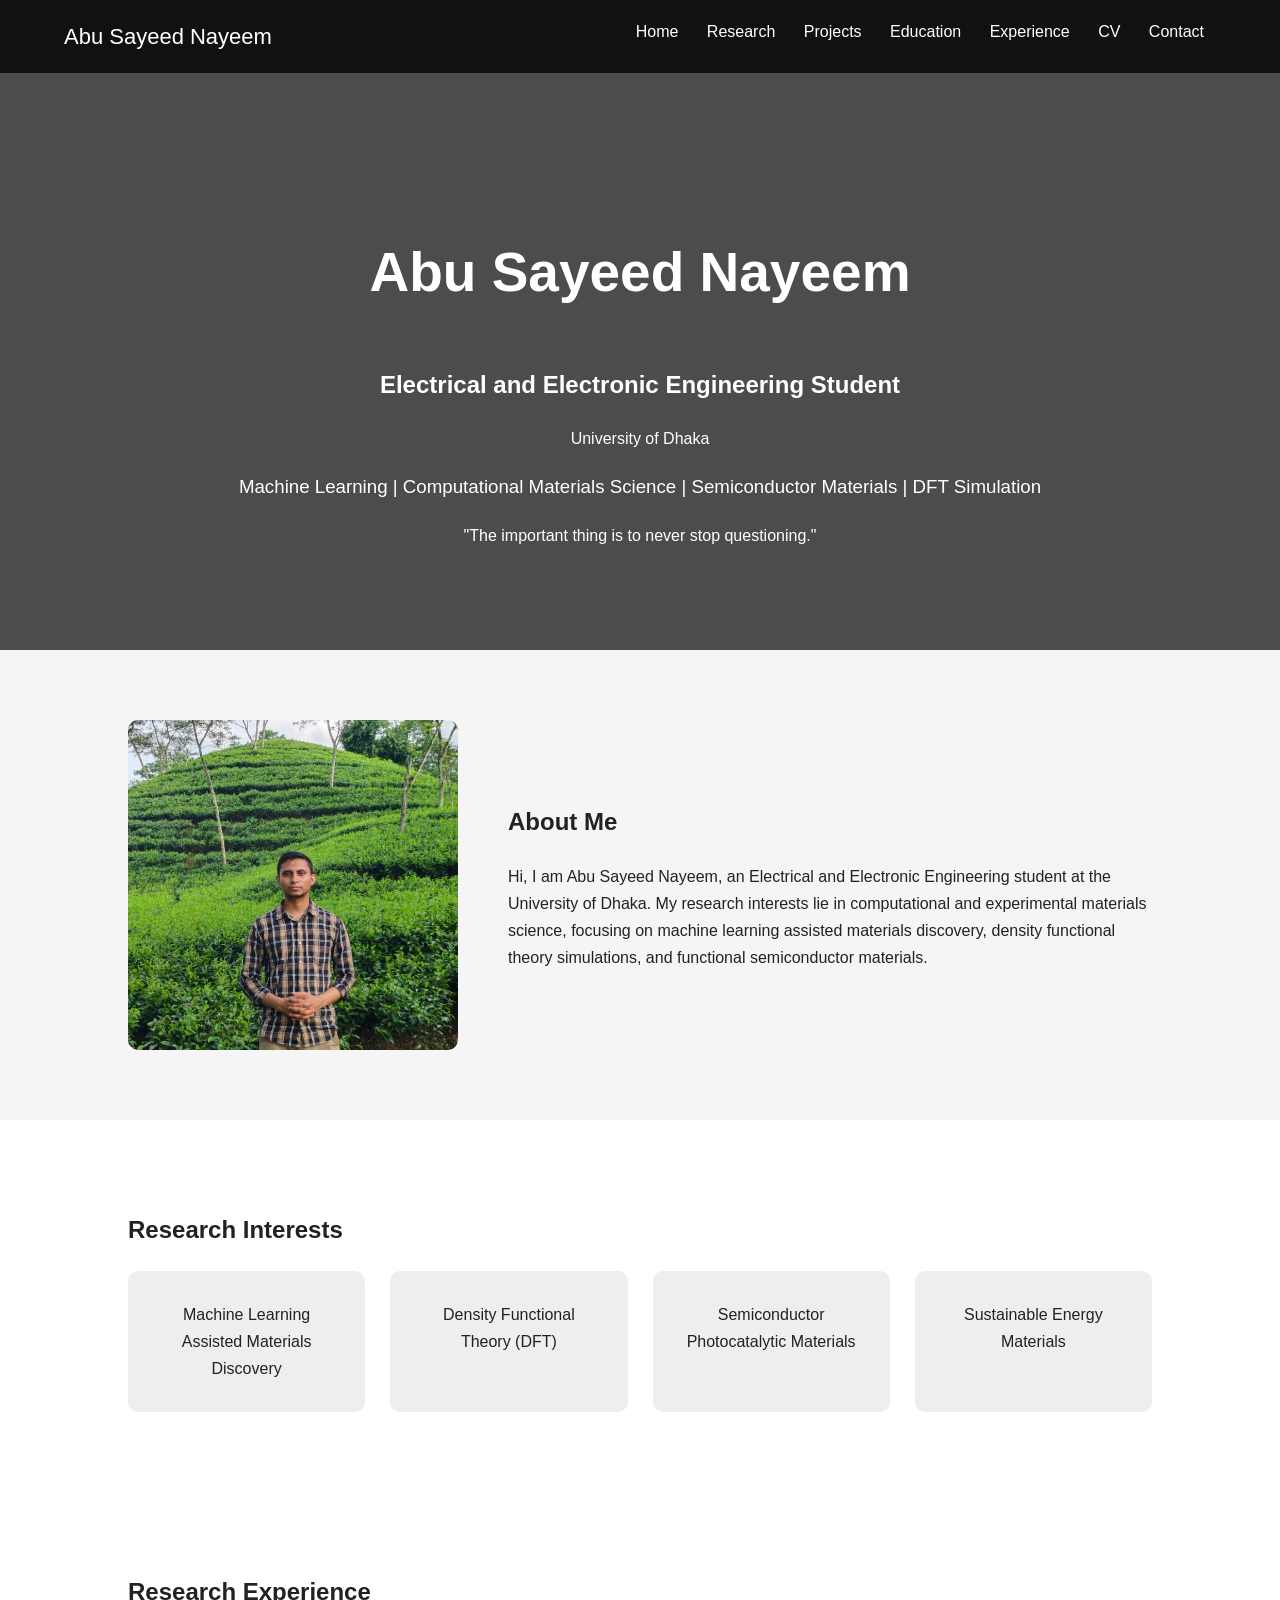
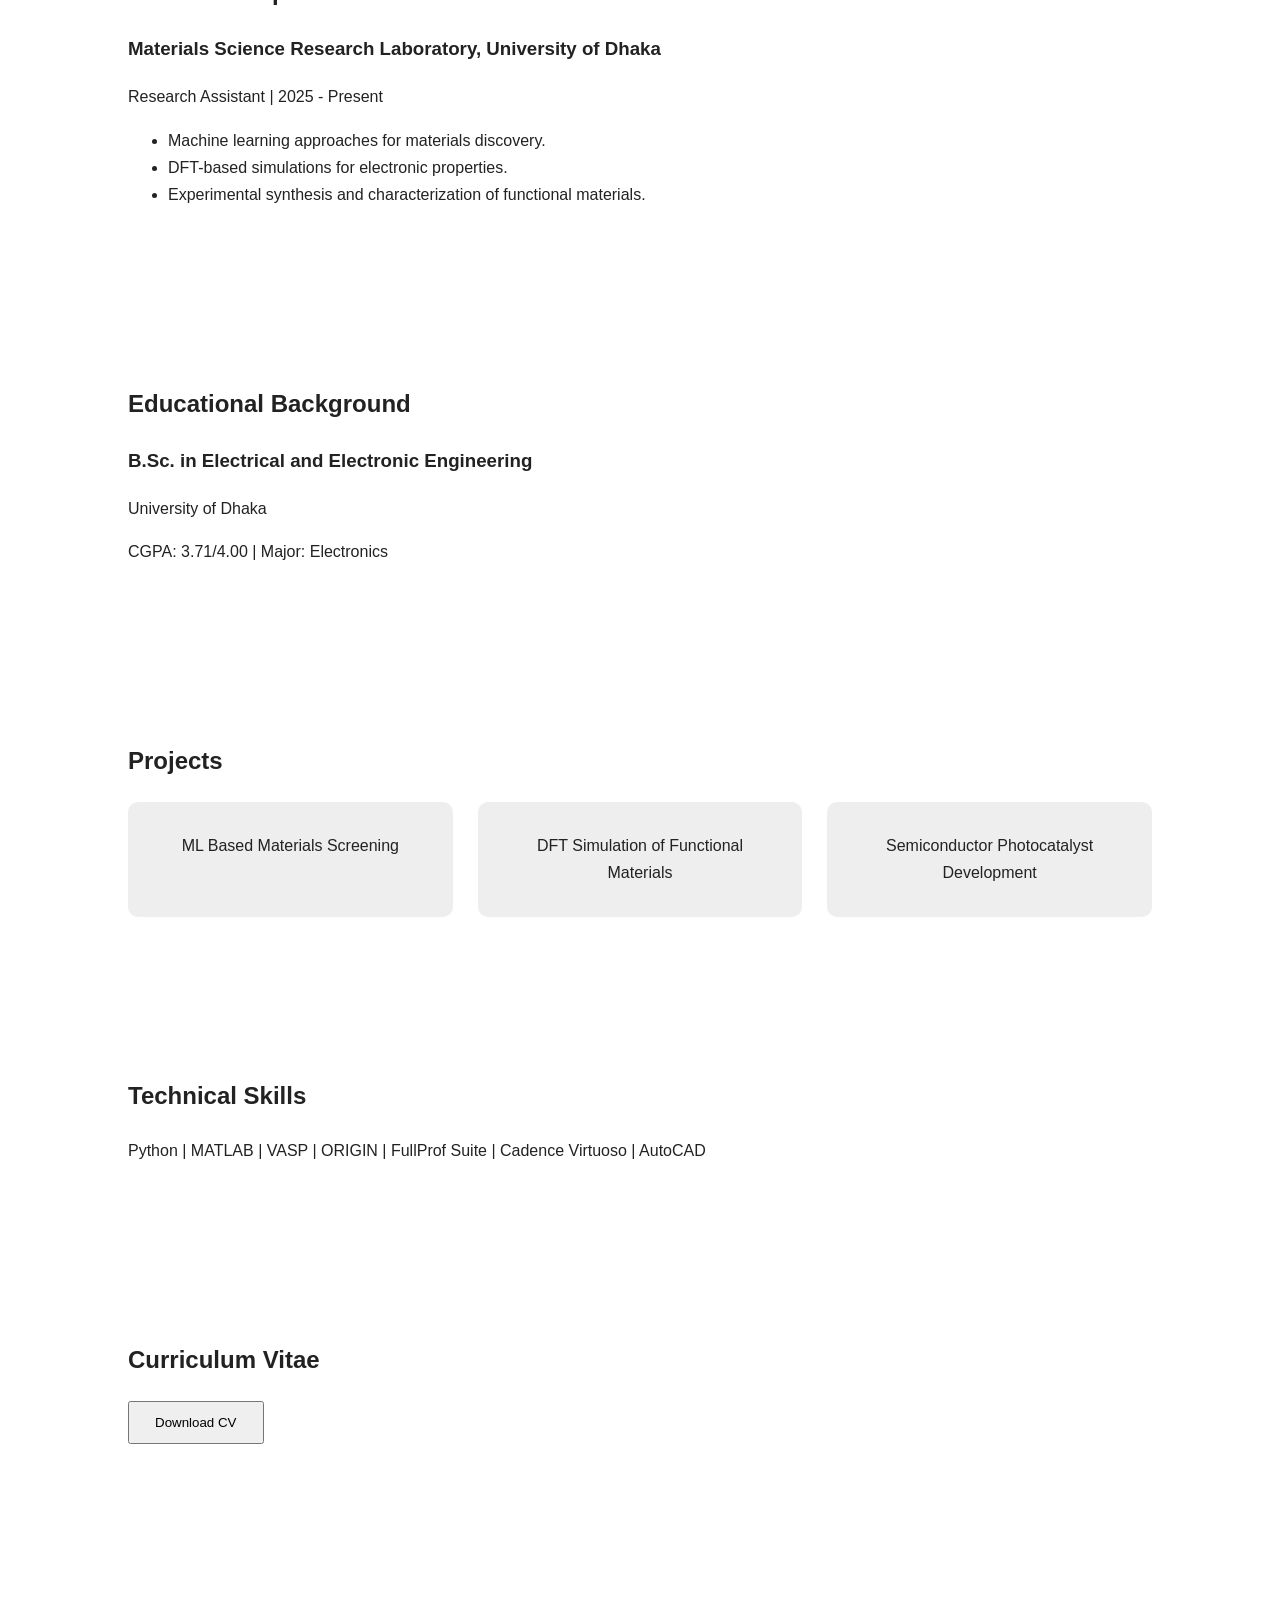
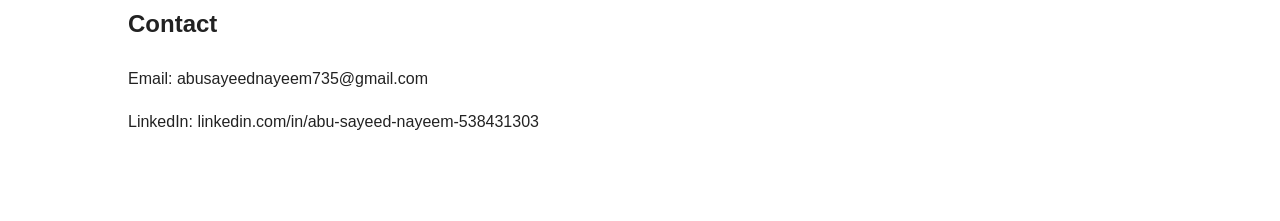
==== index.html @ 74b0003d "Update profile image source in index.html" ====
<!DOCTYPE html>
<html>
<head>
<meta charset="UTF-8">
<meta name="viewport" content="width=device-width, initial-scale=1.0">
<title>Abu Sayeed Nayeem | Research Portfolio</title>
<link rel="stylesheet" href="style.css">
</head>
<body>

<nav>
<div class="logo">Abu Sayeed Nayeem</div>
<div class="menu">
<a href="#home">Home</a>
<a href="#research">Research</a>
<a href="#projects">Projects</a>
<a href="#education">Education</a>
<a href="#experience">Experience</a>
<a href="#cv">CV</a>
<a href="#contact">Contact</a>
</div>
</nav>

<section id="home" class="hero">
<h1>Abu Sayeed Nayeem</h1>
<h2>Electrical and Electronic Engineering Student</h2>
<p>University of Dhaka</p>
<h3>Machine Learning | Computational Materials Science | Semiconductor Materials | DFT Simulation</h3>
<blockquote>"The important thing is to never stop questioning."</blockquote>
</section>

<section class="about">
<img src="profile.png">
<div>
<h2>About Me</h2>
<p>
Hi, I am Abu Sayeed Nayeem, an Electrical and Electronic Engineering student at the University of Dhaka.
My research interests lie in computational and experimental materials science, focusing on machine learning assisted materials discovery, density functional theory simulations, and functional semiconductor materials.
</p>
</div>
</section>

<section id="research">
<h2>Research Interests</h2>
<div class="cards">
<div>Machine Learning Assisted Materials Discovery</div>
<div>Density Functional Theory (DFT)</div>
<div>Semiconductor Photocatalytic Materials</div>
<div>Sustainable Energy Materials</div>
</div>
</section>

<section id="experience">
<h2>Research Experience</h2>
<h3>Materials Science Research Laboratory, University of Dhaka</h3>
<p>Research Assistant | 2025 - Present</p>
<ul>
<li>Machine learning approaches for materials discovery.</li>
<li>DFT-based simulations for electronic properties.</li>
<li>Experimental synthesis and characterization of functional materials.</li>
</ul>
</section>

<section id="education">
<h2>Educational Background</h2>
<h3>B.Sc. in Electrical and Electronic Engineering</h3>
<p>University of Dhaka</p>
<p>CGPA: 3.71/4.00 | Major: Electronics</p>
</section>

<section id="projects">
<h2>Projects</h2>
<div class="cards">
<div>ML Based Materials Screening</div>
<div>DFT Simulation of Functional Materials</div>
<div>Semiconductor Photocatalyst Development</div>
</div>
</section>

<section>
<h2>Technical Skills</h2>
<p>Python | MATLAB | VASP | ORIGIN | FullProf Suite | Cadence Virtuoso | AutoCAD</p>
</section>

<section id="cv">
<h2>Curriculum Vitae</h2>
<button>Download CV</button>
</section>

<section id="contact">
<h2>Contact</h2>
<p>Email: abusayeednayeem735@gmail.com</p>
<p>LinkedIn: linkedin.com/in/abu-sayeed-nayeem-538431303</p>
</section>

</body>
</html>
---- style.css ----
*{box-sizing:border-box}
body{margin:0;font-family:Arial,sans-serif;color:#222;line-height:1.7}
nav{position:fixed;top:0;width:100%;background:#111;color:white;padding:18px 5%;display:flex;justify-content:space-between;z-index:10}
.logo{font-size:22px}
.menu a{color:white;text-decoration:none;margin:0 12px}
.hero{height:650px;background:linear-gradient(rgba(0,0,0,.7),rgba(0,0,0,.7)),url('https://images.unsplash.com/photo-1532094349884-543bc11b234d');background-size:cover;color:white;text-align:center;padding-top:180px}
.hero h1{font-size:55px}
.hero h3{font-weight:normal}
section{padding:70px 10%}
.about{display:flex;gap:50px;align-items:center;background:#f5f5f5}
.about img{width:330px;border-radius:10px}
.cards{display:grid;grid-template-columns:repeat(auto-fit,minmax(220px,1fr));gap:25px}
.cards div{padding:30px;background:#eee;border-radius:10px;text-align:center}
button{padding:12px 25px}
@media(max-width:800px){nav{display:block}.menu{margin-top:10px}.about{display:block}.hero h1{font-size:35px}}
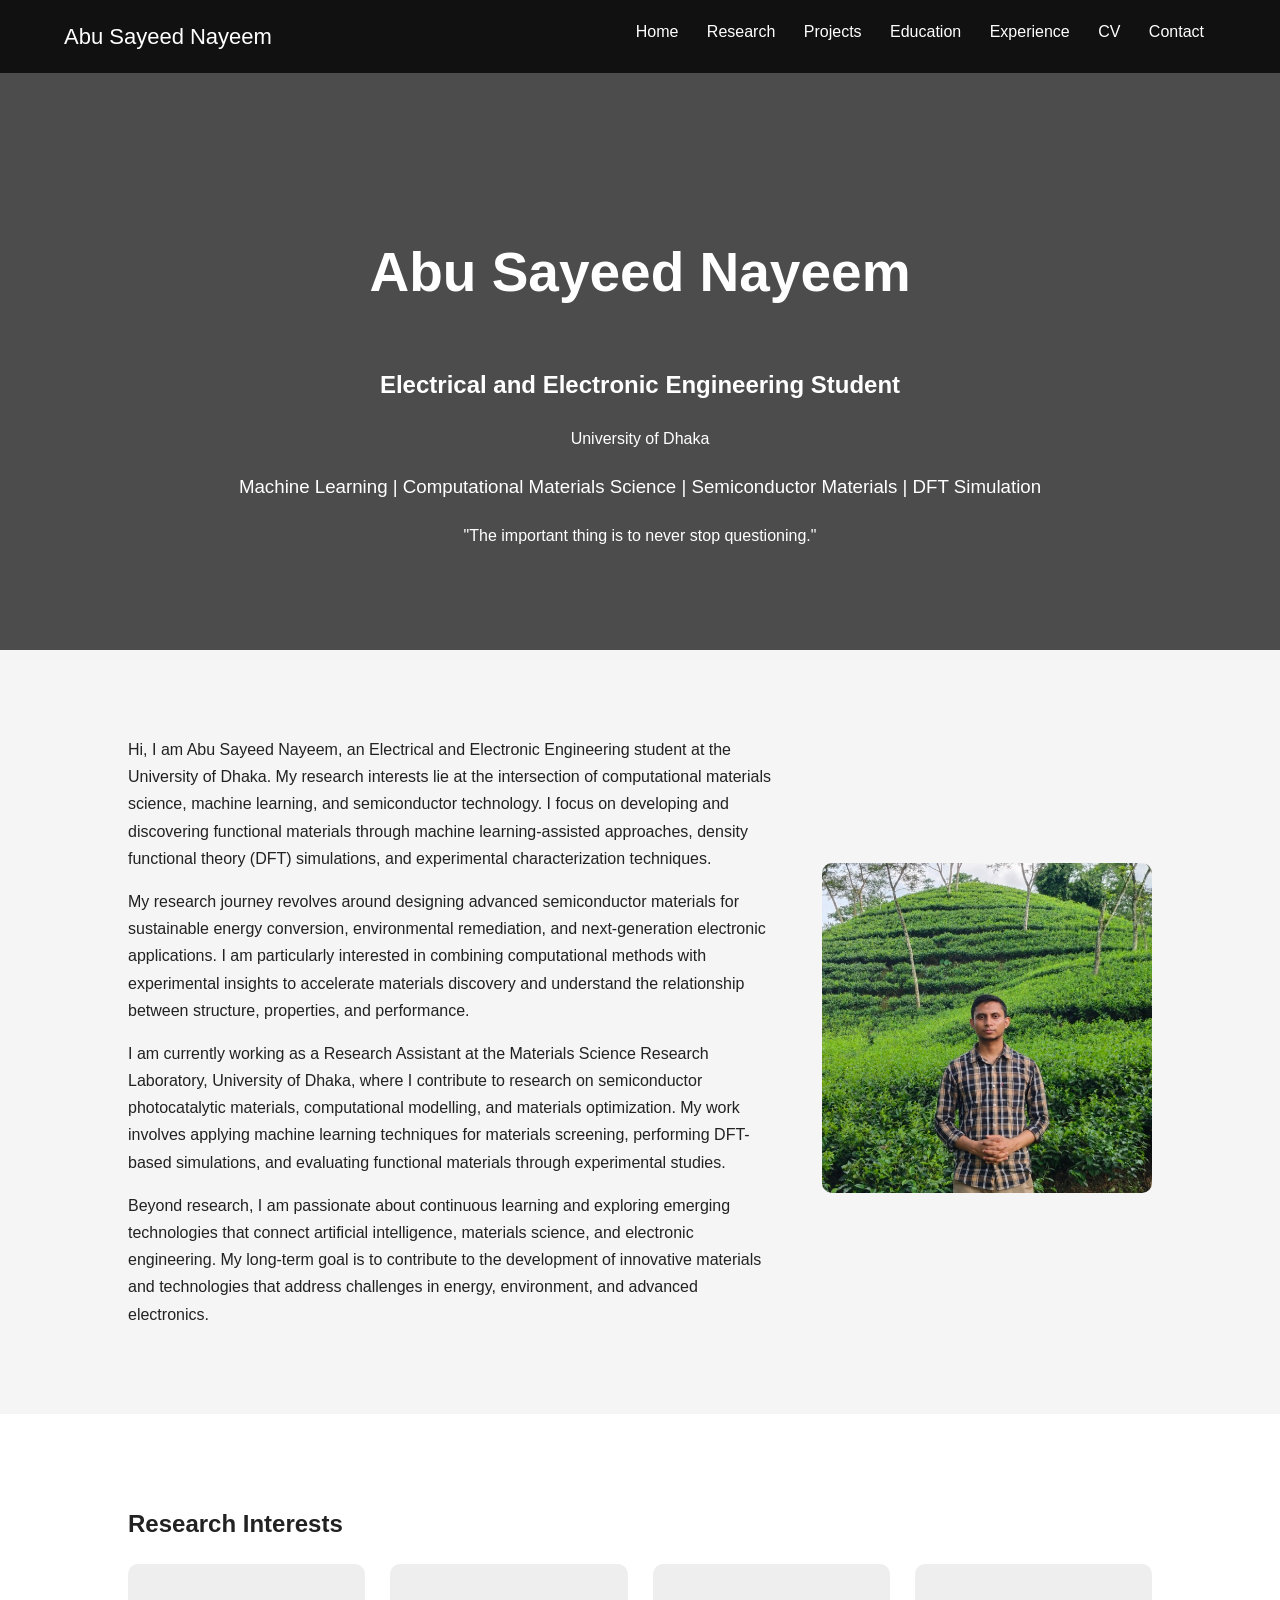
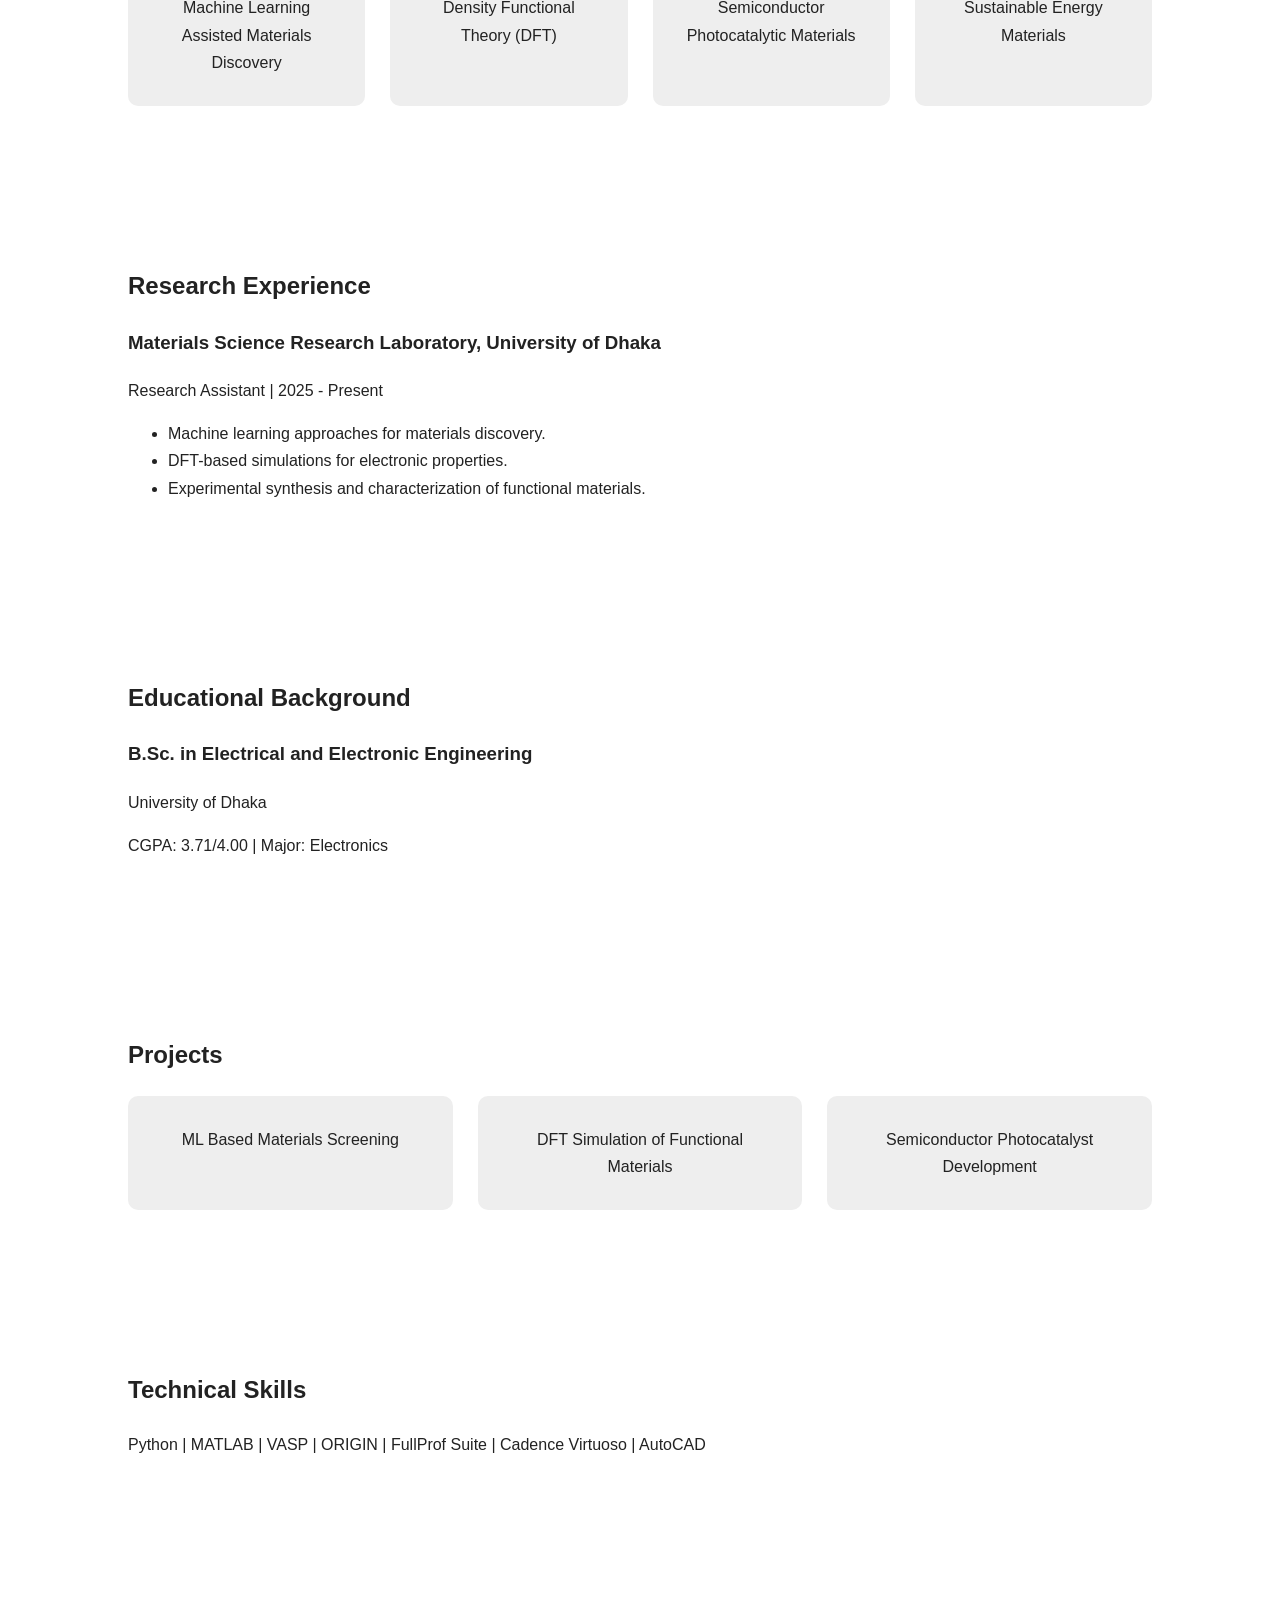
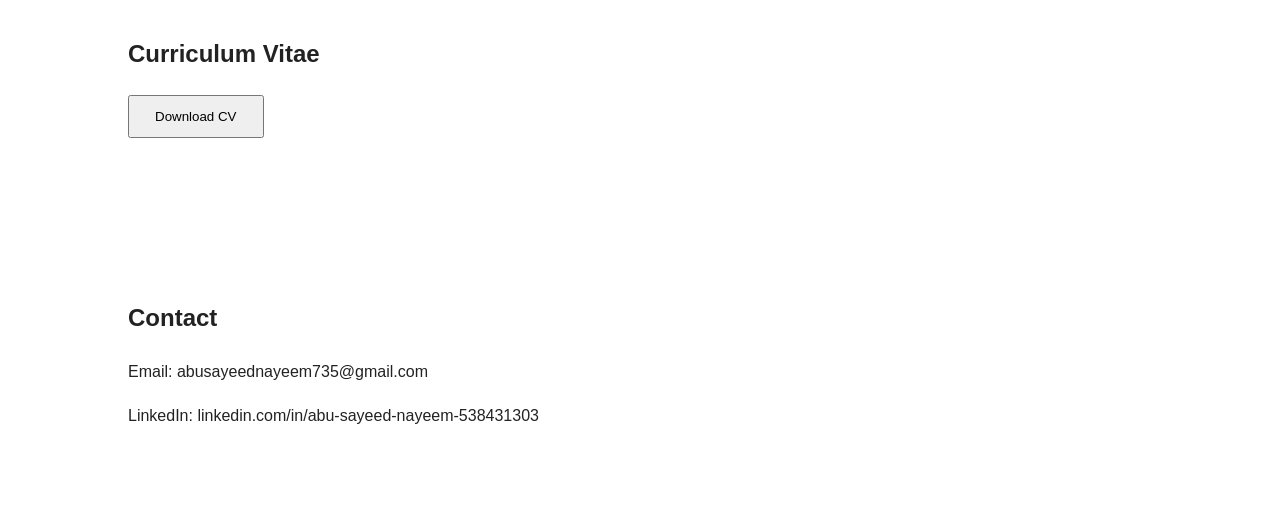
==== commit 4cc637b9: "Revise About Me section with expanded details Updated the 'About Me' section with detailed research " ====
--- a/index.html
+++ b/index.html
@@ -30,14 +30,31 @@
 </section>
 
 <section class="about">
+
+<div class="about-text">
+
+<p>
+Hi, I am Abu Sayeed Nayeem, an Electrical and Electronic Engineering student at the University of Dhaka. My research interests lie at the intersection of computational materials science, machine learning, and semiconductor technology. I focus on developing and discovering functional materials through machine learning-assisted approaches, density functional theory (DFT) simulations, and experimental characterization techniques.
+</p>
+
+<p>
+My research journey revolves around designing advanced semiconductor materials for sustainable energy conversion, environmental remediation, and next-generation electronic applications. I am particularly interested in combining computational methods with experimental insights to accelerate materials discovery and understand the relationship between structure, properties, and performance.
+</p>
+
+<p>
+I am currently working as a Research Assistant at the Materials Science Research Laboratory, University of Dhaka, where I contribute to research on semiconductor photocatalytic materials, computational modelling, and materials optimization. My work involves applying machine learning techniques for materials screening, performing DFT-based simulations, and evaluating functional materials through experimental studies.
+</p>
+
+<p>
+Beyond research, I am passionate about continuous learning and exploring emerging technologies that connect artificial intelligence, materials science, and electronic engineering. My long-term goal is to contribute to the development of innovative materials and technologies that address challenges in energy, environment, and advanced electronics.
+</p>
+
+</div>
+
+<div class="about-image">
 <img src="profile.png">
-<div>
-<h2>About Me</h2>
-<p>
-Hi, I am Abu Sayeed Nayeem, an Electrical and Electronic Engineering student at the University of Dhaka.
-My research interests lie in computational and experimental materials science, focusing on machine learning assisted materials discovery, density functional theory simulations, and functional semiconductor materials.
-</p>
 </div>
+
 </section>
 
 <section id="research">
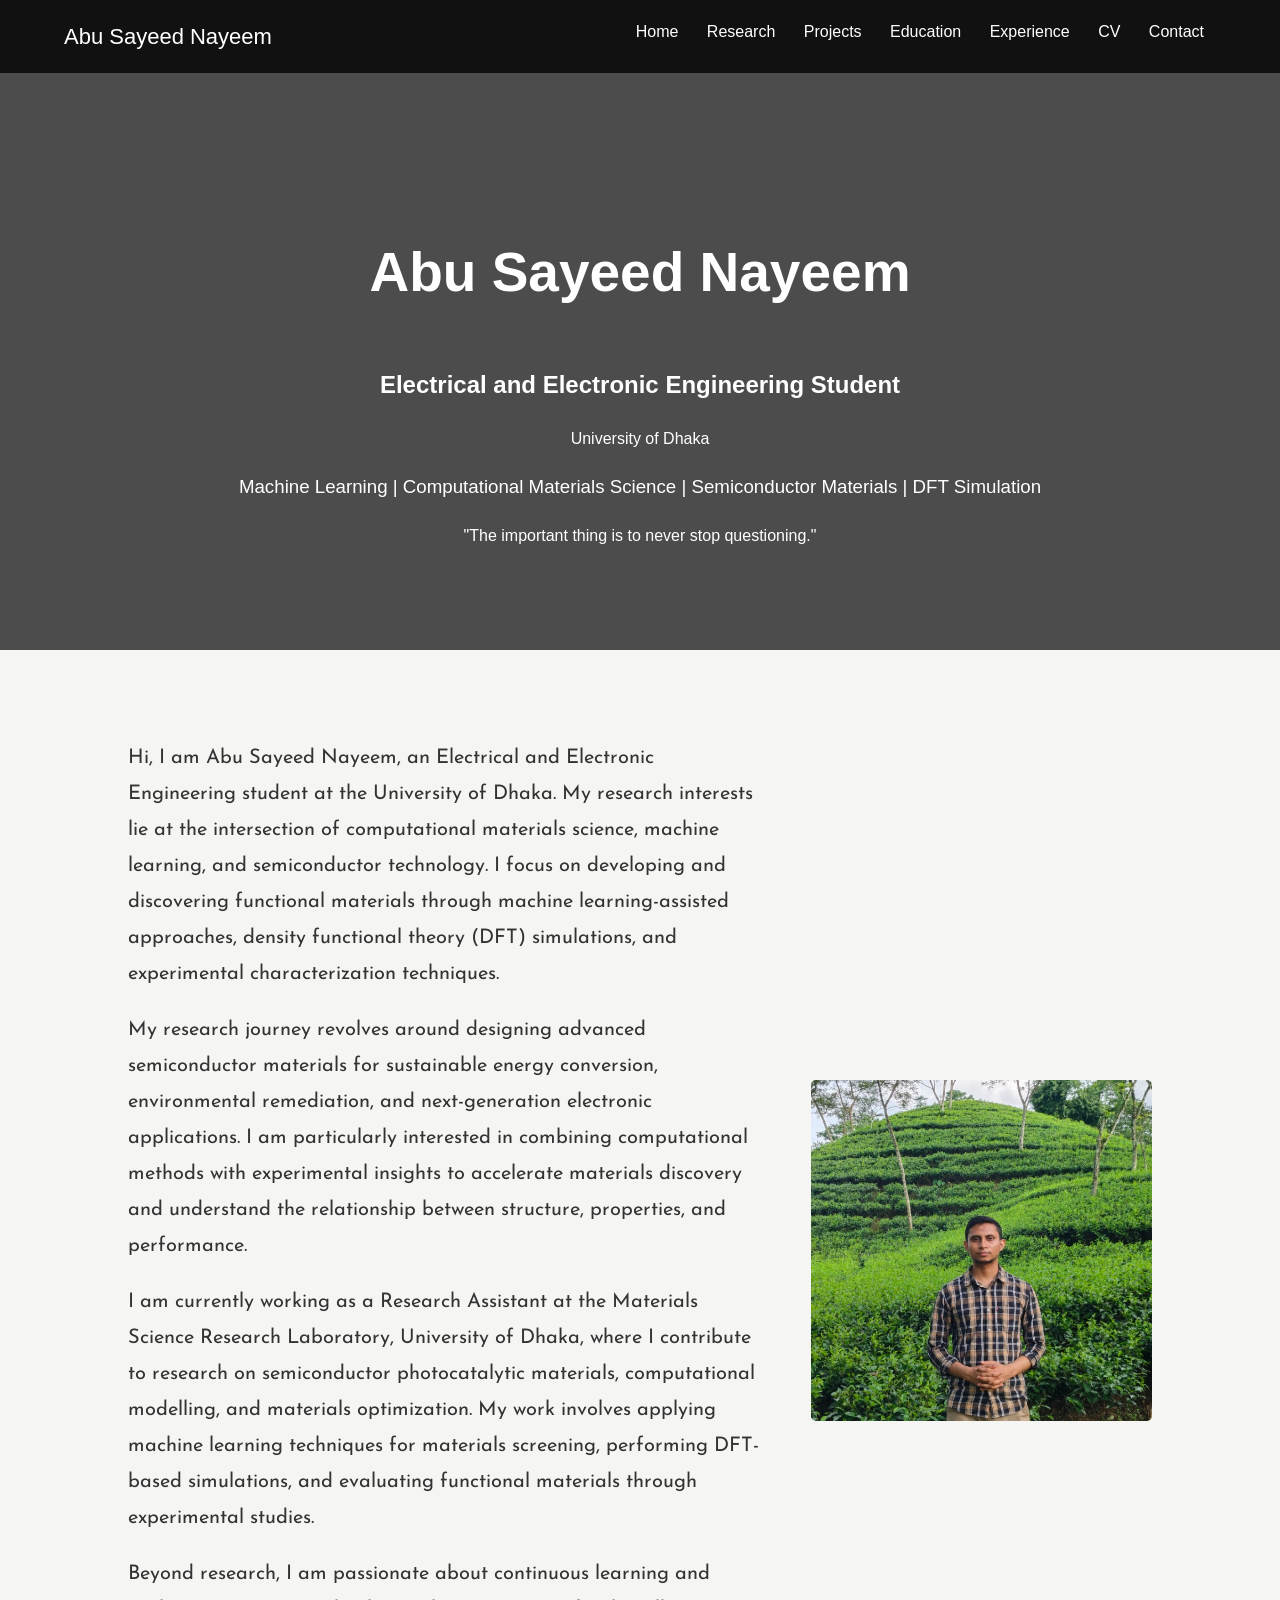
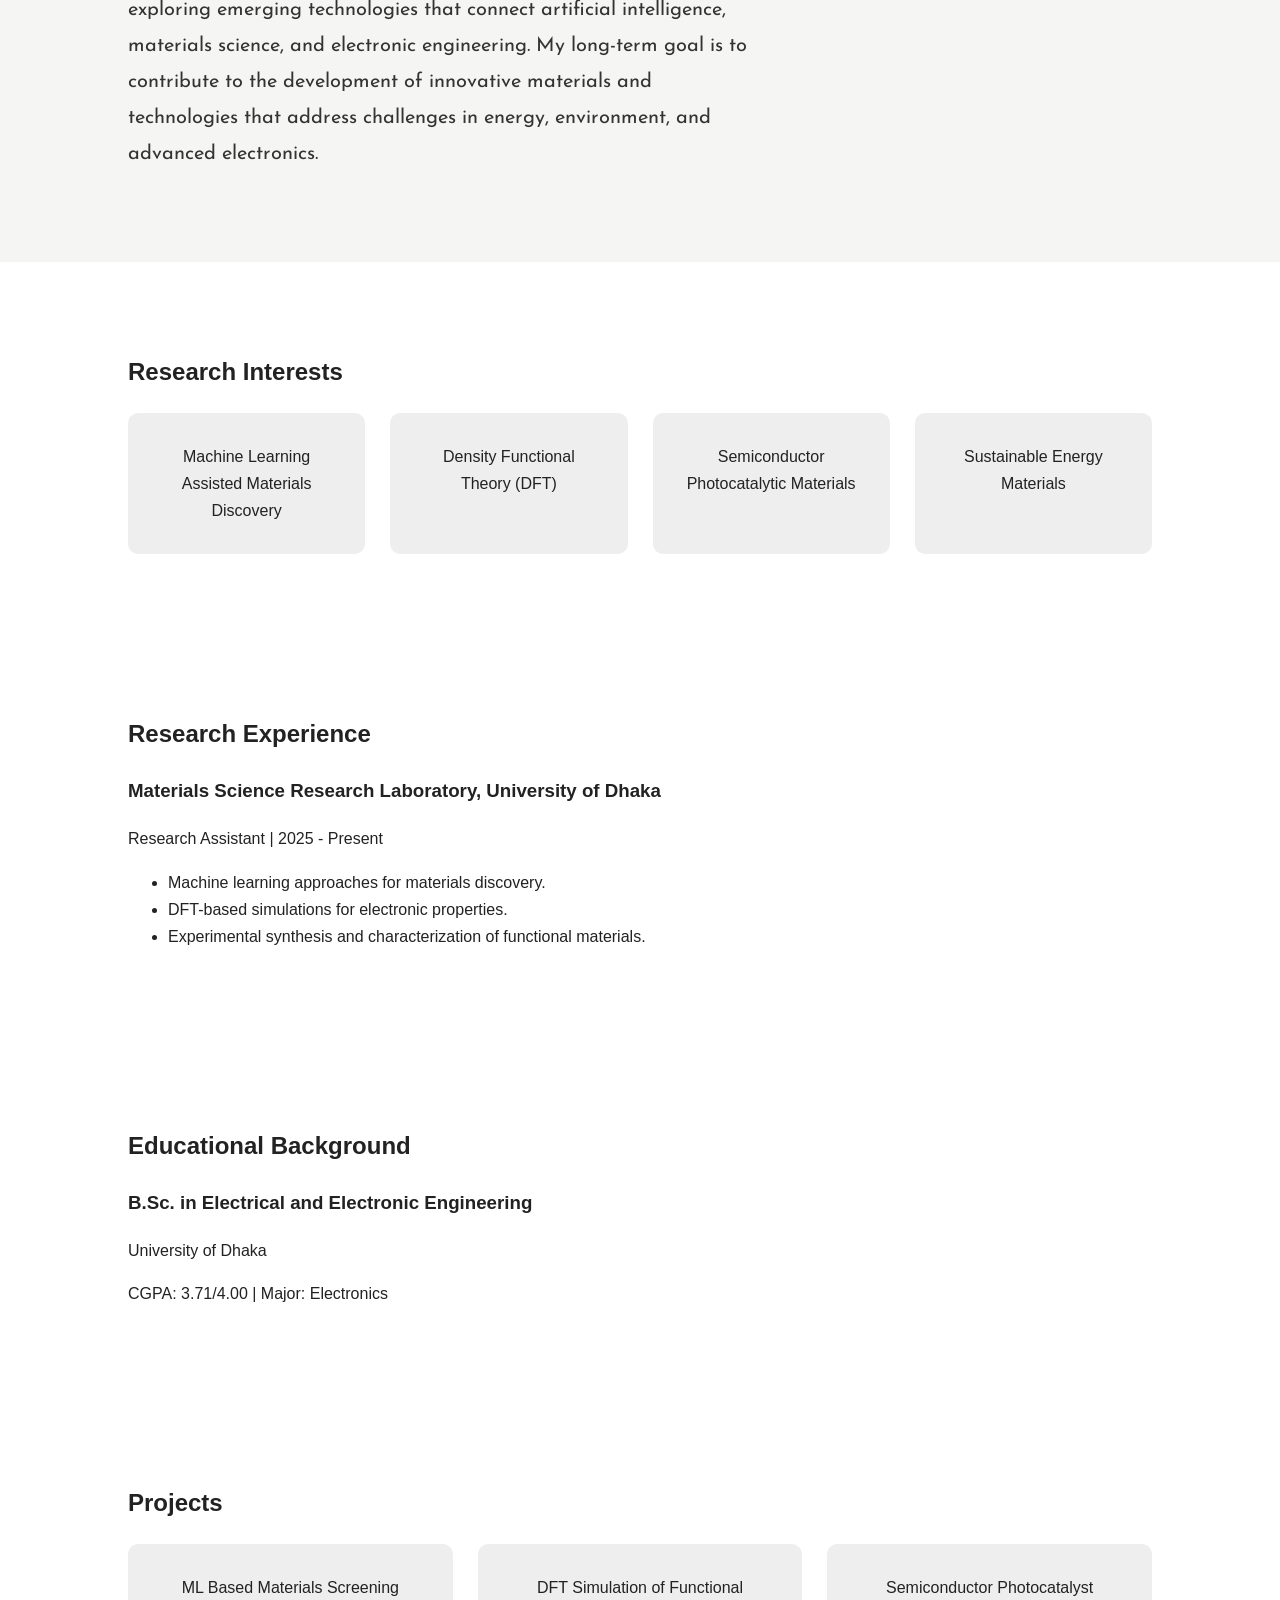
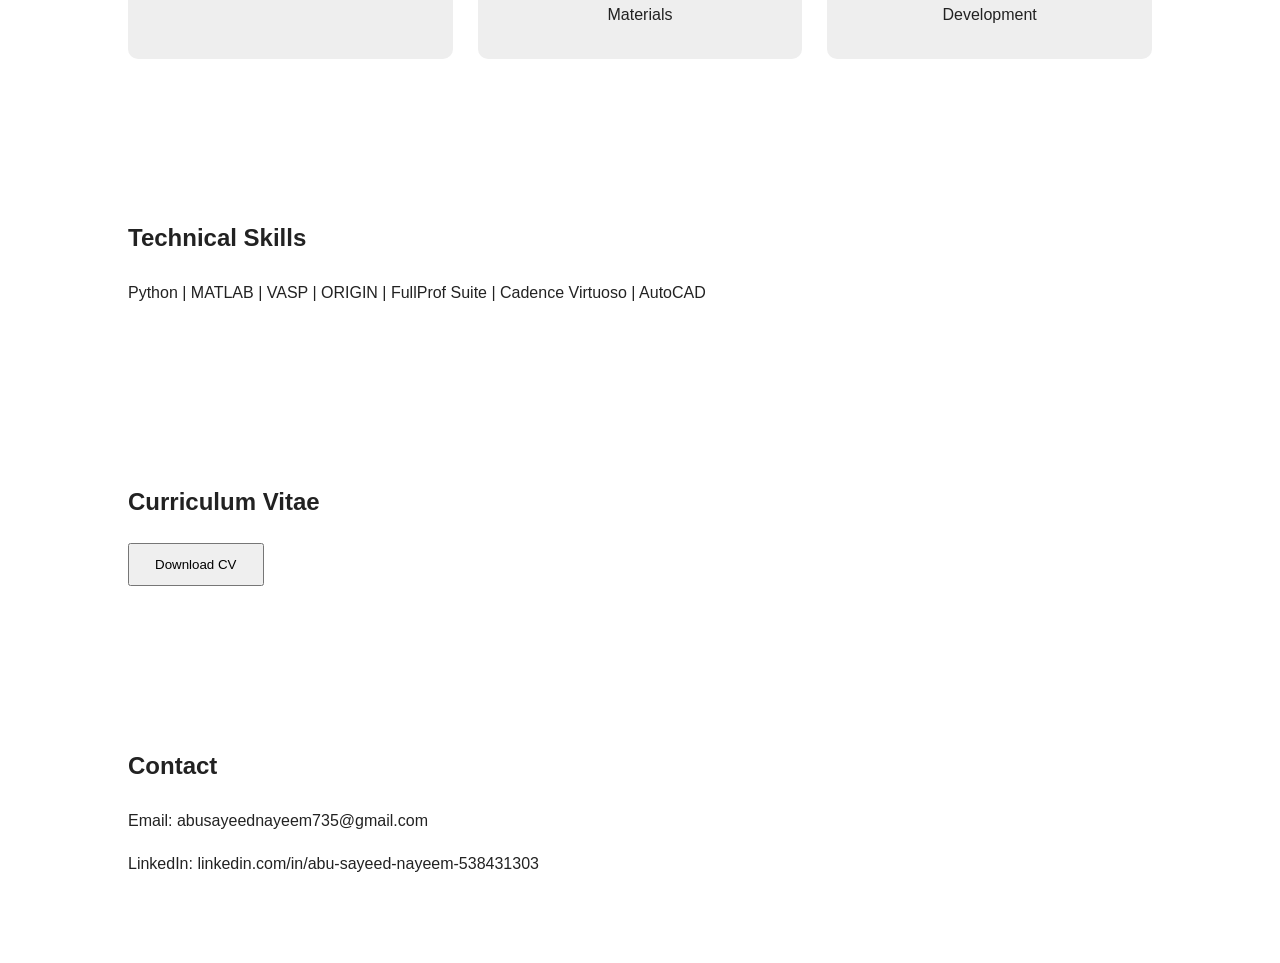
==== commit f56a0599: "Update index.html" ====
--- a/index.html
+++ b/index.html
@@ -3,7 +3,14 @@
 <head>
 <meta charset="UTF-8">
 <meta name="viewport" content="width=device-width, initial-scale=1.0">
+
 <title>Abu Sayeed Nayeem | Research Portfolio</title>
+
+<link rel="preconnect" href="https://fonts.googleapis.com">
+<link rel="preconnect" href="https://fonts.gstatic.com" crossorigin>
+
+<link href="https://fonts.googleapis.com/css2?family=Josefin+Sans:wght@300;400;500;600;700&display=swap" rel="stylesheet">
+
 <link rel="stylesheet" href="style.css">
 </head>
 <body>
--- a/style.css
+++ b/style.css
@@ -14,3 +14,27 @@
 .cards div{padding:30px;background:#eee;border-radius:10px;text-align:center}
 button{padding:12px 25px}
 @media(max-width:800px){nav{display:block}.menu{margin-top:10px}.about{display:block}.hero h1{font-size:35px}}
+.about{
+display:flex;
+align-items:center;
+gap:50px;
+padding:70px 10%;
+background:#f5f5f3;
+font-family:'Josefin Sans', sans-serif;
+}
+
+.about-text{
+width:65%;
+font-size:20px;
+line-height:1.8;
+color:#333;
+}
+
+.about-image{
+width:35%;
+}
+
+.about-image img{
+width:100%;
+border-radius:5px;
+}
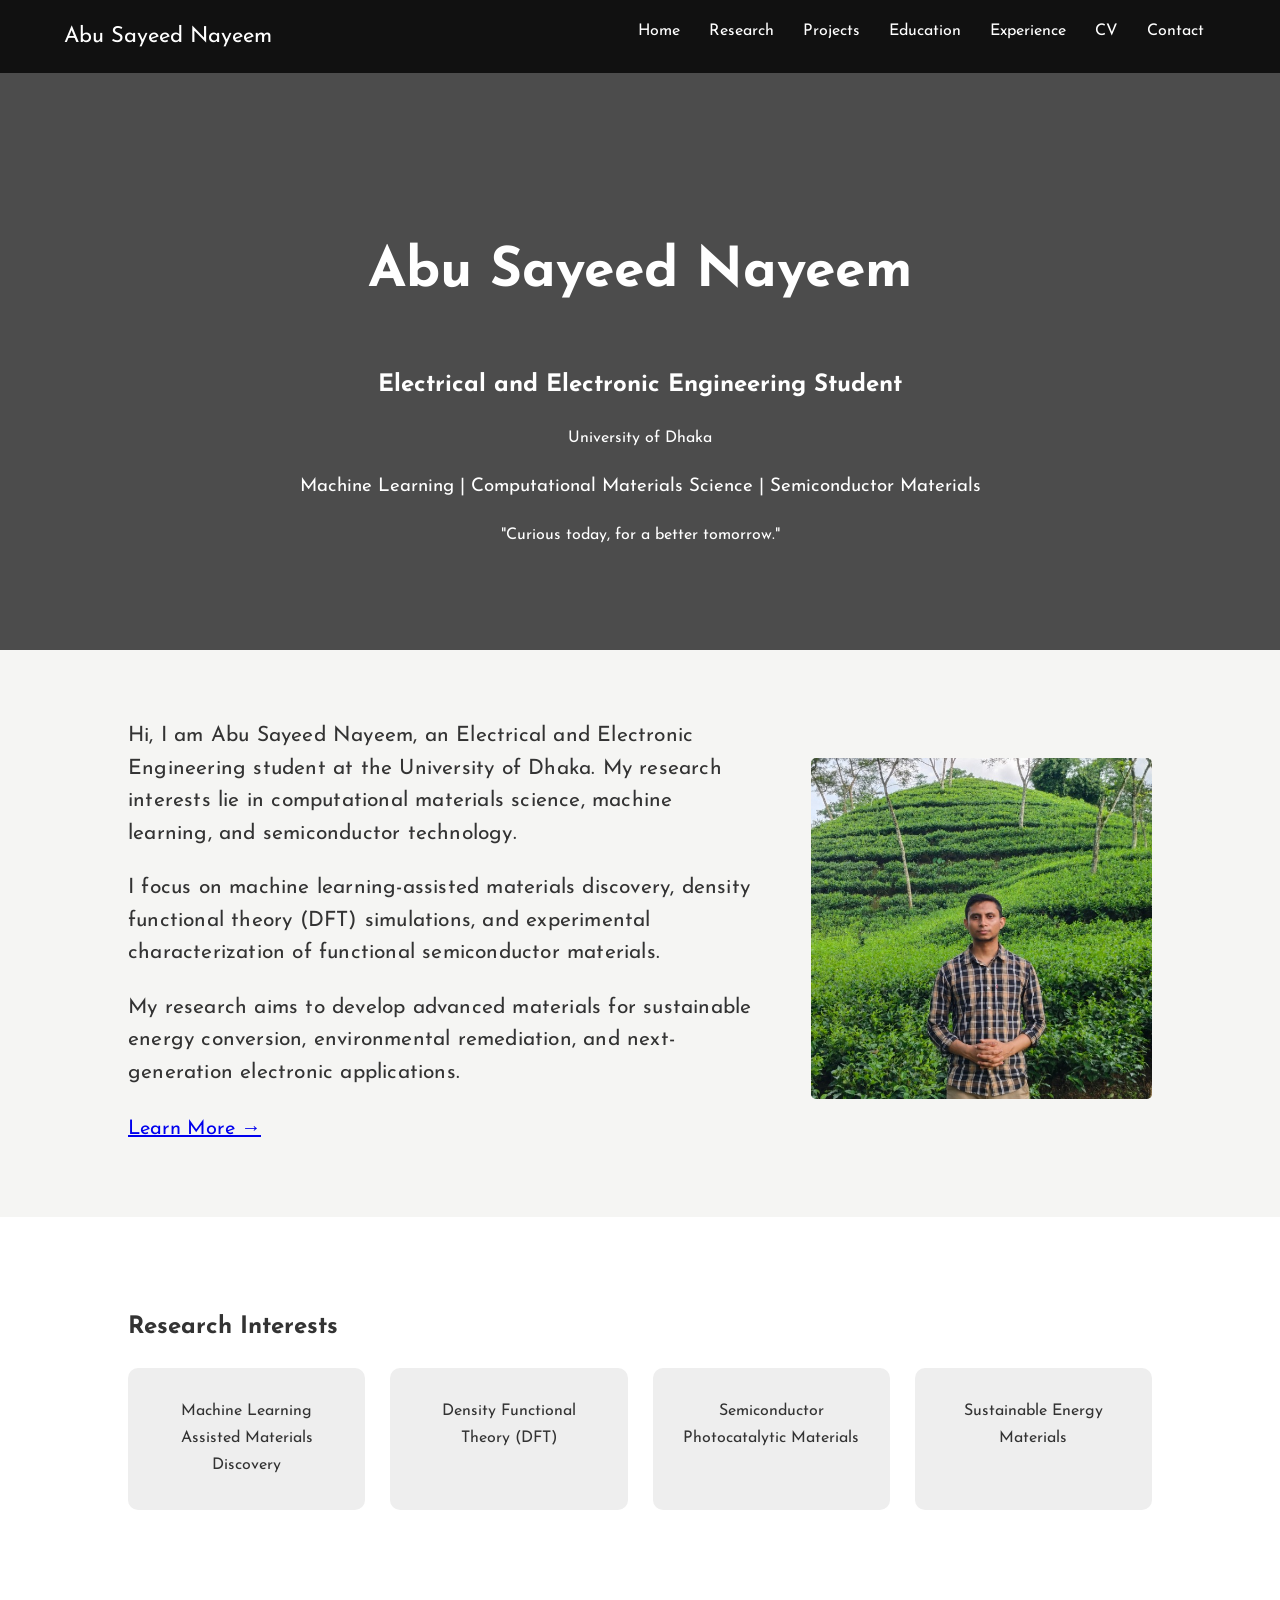
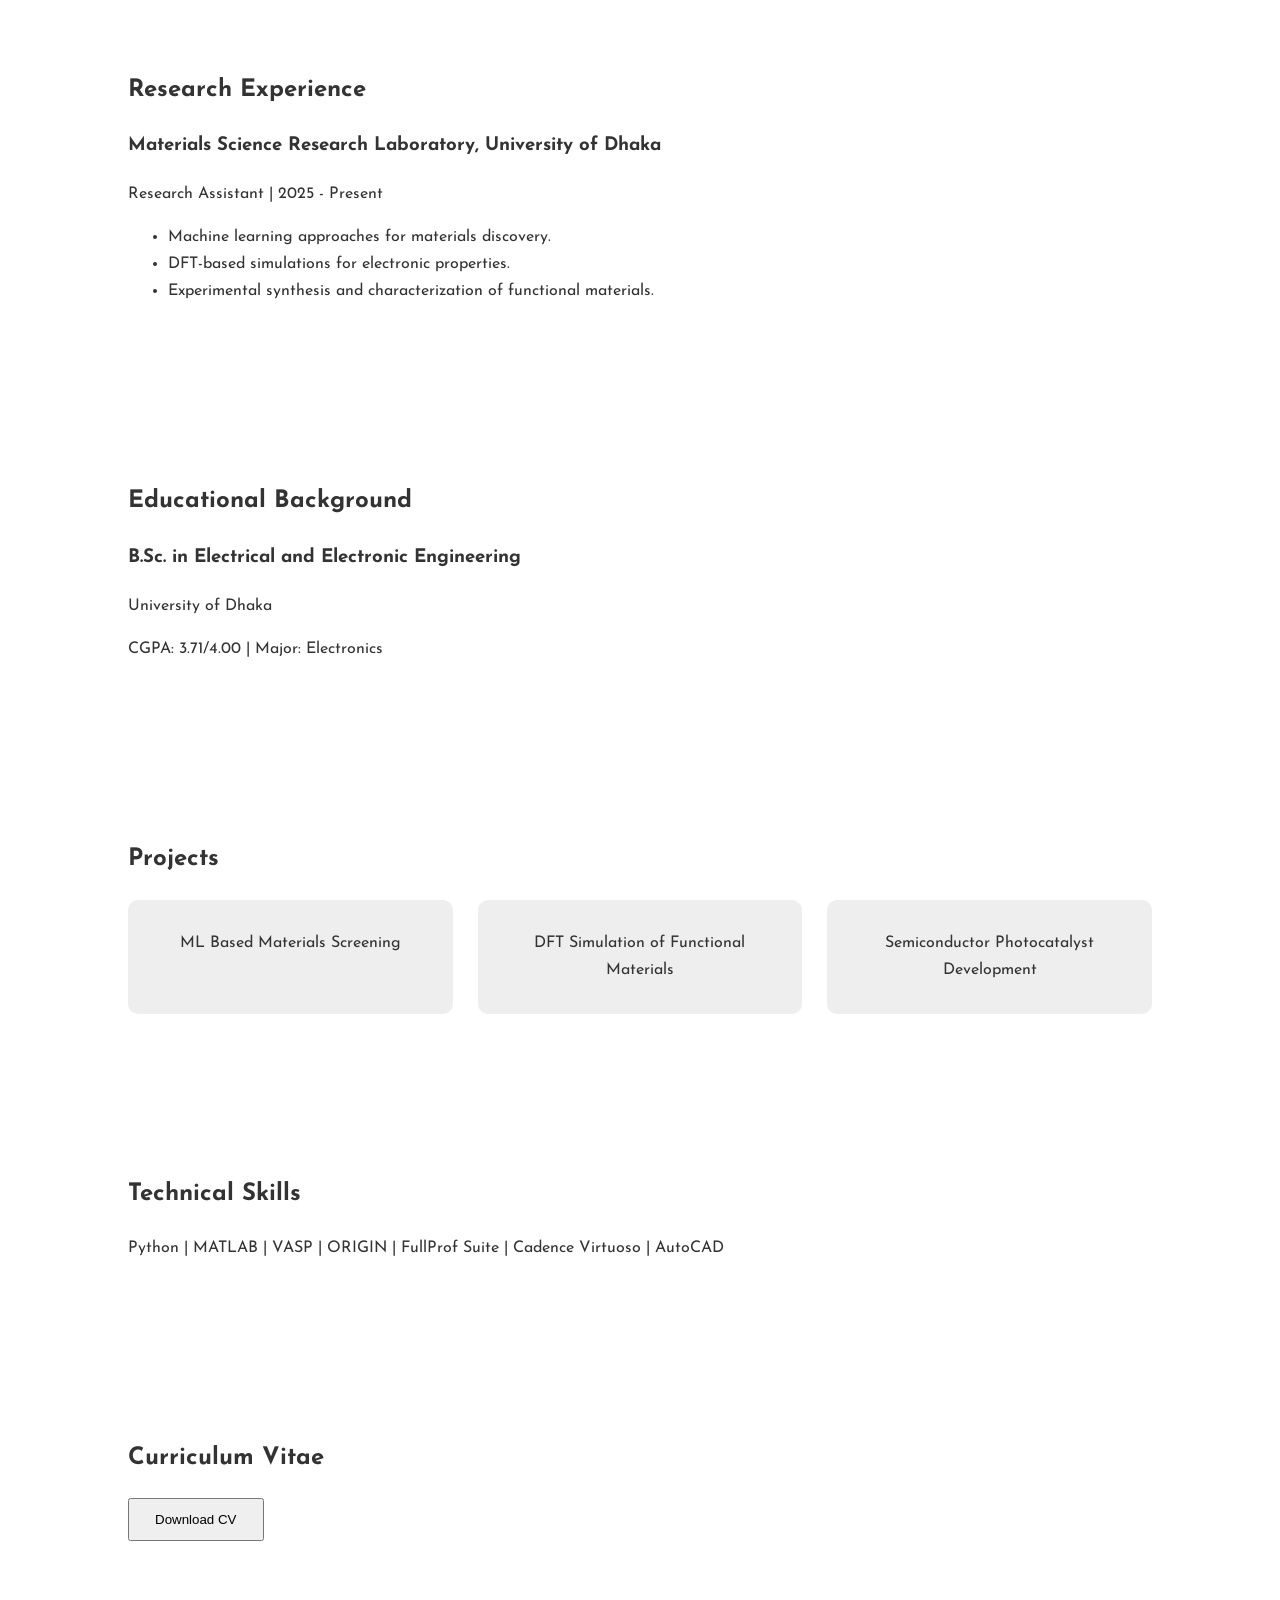
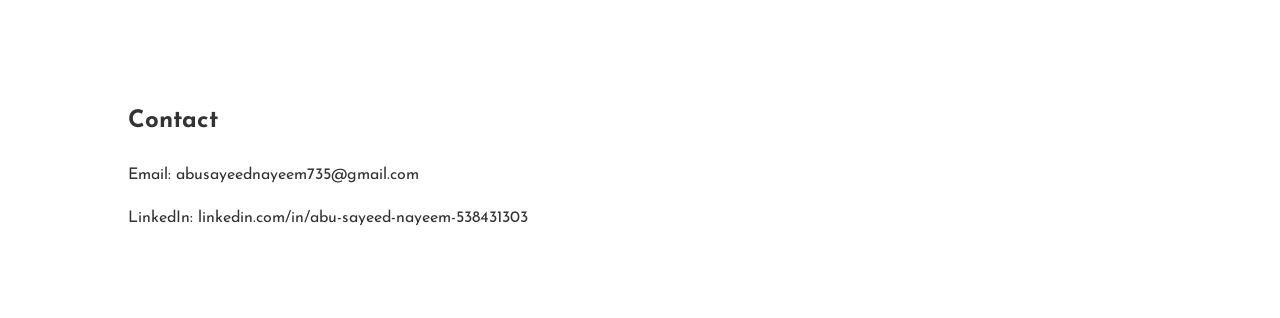
==== commit ddb6a94a: "Update index.html" ====
--- a/index.html
+++ b/index.html
@@ -10,7 +10,9 @@
 <link rel="preconnect" href="https://fonts.gstatic.com" crossorigin>
 
 <link href="https://fonts.googleapis.com/css2?family=Josefin+Sans:wght@300;400;500;600;700&display=swap" rel="stylesheet">
-
+<link rel="preconnect" href="https://fonts.googleapis.com">
+<link rel="preconnect" href="https://fonts.gstatic.com" crossorigin>
+<link href="https://fonts.googleapis.com/css2?family=Josefin+Sans:wght@300;400;500;600&display=swap" rel="stylesheet">
 <link rel="stylesheet" href="style.css">
 </head>
 <body>
@@ -29,11 +31,25 @@
 </nav>
 
 <section id="home" class="hero">
+
 <h1>Abu Sayeed Nayeem</h1>
-<h2>Electrical and Electronic Engineering Student</h2>
-<p>University of Dhaka</p>
-<h3>Machine Learning | Computational Materials Science | Semiconductor Materials | DFT Simulation</h3>
-<blockquote>"The important thing is to never stop questioning."</blockquote>
+
+<h2>
+Electrical and Electronic Engineering Student
+</h2>
+
+<p>
+University of Dhaka
+</p>
+
+<h3>
+Machine Learning | Computational Materials Science | Semiconductor Materials
+</h3>
+
+<blockquote>
+"Curious today, for a better tomorrow."
+</blockquote>
+
 </section>
 
 <section class="about">
@@ -41,25 +57,28 @@
 <div class="about-text">
 
 <p>
-Hi, I am Abu Sayeed Nayeem, an Electrical and Electronic Engineering student at the University of Dhaka. My research interests lie at the intersection of computational materials science, machine learning, and semiconductor technology. I focus on developing and discovering functional materials through machine learning-assisted approaches, density functional theory (DFT) simulations, and experimental characterization techniques.
+Hi, I am Abu Sayeed Nayeem, an Electrical and Electronic Engineering student at the University of Dhaka. My research interests lie in computational materials science, machine learning, and semiconductor technology.
 </p>
 
 <p>
-My research journey revolves around designing advanced semiconductor materials for sustainable energy conversion, environmental remediation, and next-generation electronic applications. I am particularly interested in combining computational methods with experimental insights to accelerate materials discovery and understand the relationship between structure, properties, and performance.
+I focus on machine learning-assisted materials discovery, density functional theory (DFT) simulations, and experimental characterization of functional semiconductor materials.
 </p>
 
 <p>
-I am currently working as a Research Assistant at the Materials Science Research Laboratory, University of Dhaka, where I contribute to research on semiconductor photocatalytic materials, computational modelling, and materials optimization. My work involves applying machine learning techniques for materials screening, performing DFT-based simulations, and evaluating functional materials through experimental studies.
+My research aims to develop advanced materials for sustainable energy conversion, environmental remediation, and next-generation electronic applications.
 </p>
 
-<p>
-Beyond research, I am passionate about continuous learning and exploring emerging technologies that connect artificial intelligence, materials science, and electronic engineering. My long-term goal is to contribute to the development of innovative materials and technologies that address challenges in energy, environment, and advanced electronics.
-</p>
+<a class="learn-btn" href="#research">
+Learn More →
+</a>
 
 </div>
 
+
 <div class="about-image">
+
 <img src="profile.png">
+
 </div>
 
 </section>
--- a/style.css
+++ b/style.css
@@ -1,6 +1,12 @@
 
 *{box-sizing:border-box}
-body{margin:0;font-family:Arial,sans-serif;color:#222;line-height:1.7}
+body{
+    margin:0;
+    font-family:'Josefin Sans', sans-serif;
+    color:#333;
+    line-height:1.7;
+    font-weight:400;
+}
 nav{position:fixed;top:0;width:100%;background:#111;color:white;padding:18px 5%;display:flex;justify-content:space-between;z-index:10}
 .logo{font-size:22px}
 .menu a{color:white;text-decoration:none;margin:0 12px}
@@ -38,3 +44,11 @@
 width:100%;
 border-radius:5px;
 }
+.about-text p{
+    font-family:'Josefin Sans', sans-serif;
+    font-size:21px;
+    font-weight:400;
+    line-height:1.55;
+    letter-spacing:0.2px;
+    margin:0 0 22px 0;
+}
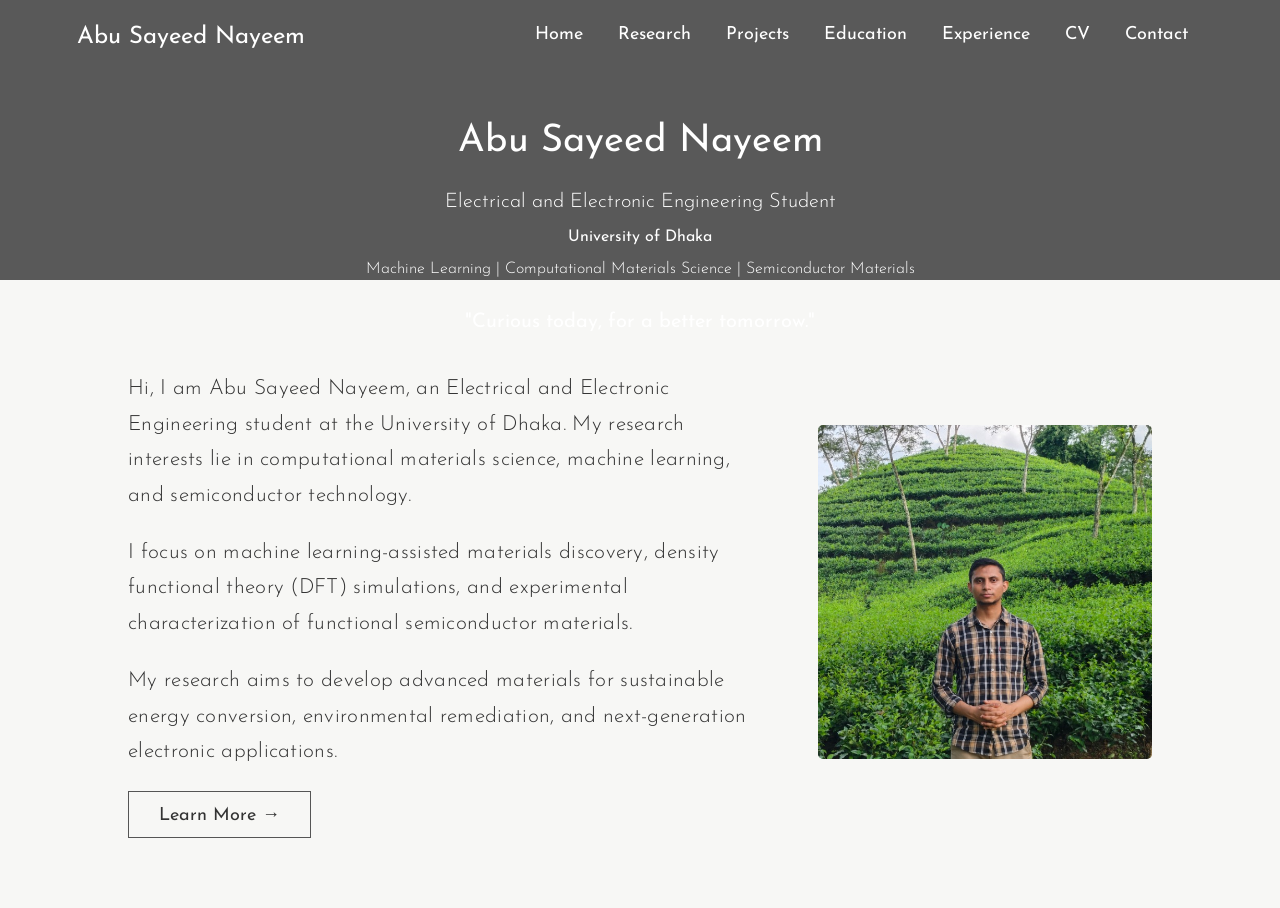
==== commit f1b2f367: "Update index.html" ====
--- a/index.html
+++ b/index.html
@@ -83,58 +83,7 @@
 
 </section>
 
-<section id="research">
-<h2>Research Interests</h2>
-<div class="cards">
-<div>Machine Learning Assisted Materials Discovery</div>
-<div>Density Functional Theory (DFT)</div>
-<div>Semiconductor Photocatalytic Materials</div>
-<div>Sustainable Energy Materials</div>
-</div>
-</section>
 
-<section id="experience">
-<h2>Research Experience</h2>
-<h3>Materials Science Research Laboratory, University of Dhaka</h3>
-<p>Research Assistant | 2025 - Present</p>
-<ul>
-<li>Machine learning approaches for materials discovery.</li>
-<li>DFT-based simulations for electronic properties.</li>
-<li>Experimental synthesis and characterization of functional materials.</li>
-</ul>
-</section>
-
-<section id="education">
-<h2>Educational Background</h2>
-<h3>B.Sc. in Electrical and Electronic Engineering</h3>
-<p>University of Dhaka</p>
-<p>CGPA: 3.71/4.00 | Major: Electronics</p>
-</section>
-
-<section id="projects">
-<h2>Projects</h2>
-<div class="cards">
-<div>ML Based Materials Screening</div>
-<div>DFT Simulation of Functional Materials</div>
-<div>Semiconductor Photocatalyst Development</div>
-</div>
-</section>
-
-<section>
-<h2>Technical Skills</h2>
-<p>Python | MATLAB | VASP | ORIGIN | FullProf Suite | Cadence Virtuoso | AutoCAD</p>
-</section>
-
-<section id="cv">
-<h2>Curriculum Vitae</h2>
-<button>Download CV</button>
-</section>
-
-<section id="contact">
-<h2>Contact</h2>
-<p>Email: abusayeednayeem735@gmail.com</p>
-<p>LinkedIn: linkedin.com/in/abu-sayeed-nayeem-538431303</p>
-</section>
 
 </body>
 </html>
--- a/style.css
+++ b/style.css
@@ -1,54 +1,181 @@
-
-*{box-sizing:border-box}
-body{
-    margin:0;
-    font-family:'Josefin Sans', sans-serif;
-    color:#333;
-    line-height:1.7;
-    font-weight:400;
-}
-nav{position:fixed;top:0;width:100%;background:#111;color:white;padding:18px 5%;display:flex;justify-content:space-between;z-index:10}
-.logo{font-size:22px}
-.menu a{color:white;text-decoration:none;margin:0 12px}
-.hero{height:650px;background:linear-gradient(rgba(0,0,0,.7),rgba(0,0,0,.7)),url('https://images.unsplash.com/photo-1532094349884-543bc11b234d');background-size:cover;color:white;text-align:center;padding-top:180px}
-.hero h1{font-size:55px}
-.hero h3{font-weight:normal}
-section{padding:70px 10%}
-.about{display:flex;gap:50px;align-items:center;background:#f5f5f5}
-.about img{width:330px;border-radius:10px}
-.cards{display:grid;grid-template-columns:repeat(auto-fit,minmax(220px,1fr));gap:25px}
-.cards div{padding:30px;background:#eee;border-radius:10px;text-align:center}
-button{padding:12px 25px}
-@media(max-width:800px){nav{display:block}.menu{margin-top:10px}.about{display:block}.hero h1{font-size:35px}}
-.about{
-display:flex;
-align-items:center;
-gap:50px;
-padding:70px 10%;
-background:#f5f5f3;
-font-family:'Josefin Sans', sans-serif;
+*{
+box-sizing:border-box;
 }
 
-.about-text{
-width:65%;
-font-size:20px;
-line-height:1.8;
+body{
+margin:0;
+font-family:'Josefin Sans',sans-serif;
 color:#333;
 }
 
-.about-image{
-width:35%;
+
+nav{
+position:absolute;
+top:0;
+width:100%;
+padding:25px 6%;
+display:flex;
+justify-content:space-between;
+color:white;
+z-index:10;
 }
 
+
+.logo{
+font-size:24px;
+}
+
+
+.menu a{
+color:white;
+text-decoration:none;
+margin:0 15px;
+font-size:18px;
+}
+
+
+
+.hero{
+
+height:280px;
+
+background:
+linear-gradient(
+rgba(0,0,0,.65),
+rgba(0,0,0,.65)
+),
+url('https://images.unsplash.com/photo-1532094349884-543bc11b234d');
+
+background-size:cover;
+background-position:center;
+
+color:white;
+text-align:center;
+
+padding-top:90px;
+
+}
+
+
+.hero h1{
+
+font-size:38px;
+font-weight:400;
+
+}
+
+
+.hero h2{
+
+font-size:20px;
+font-weight:300;
+
+}
+
+
+.hero h3{
+
+font-size:16px;
+font-weight:300;
+
+}
+
+
+
+.hero blockquote{
+
+font-size:20px;
+margin-top:35px;
+
+}
+
+
+
+
+.about{
+
+display:flex;
+align-items:center;
+
+padding:70px 10%;
+
+background:#f7f7f5;
+
+gap:70px;
+
+}
+
+
+
+.about-text{
+
+width:65%;
+
+}
+
+
+.about-text p{
+
+font-size:21px;
+
+line-height:1.7;
+
+letter-spacing:.3px;
+
+font-weight:300;
+
+}
+
+
+
+.about-image{
+
+width:35%;
+
+}
+
+
 .about-image img{
+
 width:100%;
+
 border-radius:5px;
+
 }
-.about-text p{
-    font-family:'Josefin Sans', sans-serif;
-    font-size:21px;
-    font-weight:400;
-    line-height:1.55;
-    letter-spacing:0.2px;
-    margin:0 0 22px 0;
+
+
+
+.learn-btn{
+
+display:inline-block;
+
+border:1px solid #555;
+
+padding:12px 30px;
+
+text-decoration:none;
+
+color:#333;
+
+font-size:18px;
+
 }
+
+
+
+@media(max-width:800px){
+
+.about{
+
+display:block;
+
+}
+
+.about-text,
+.about-image{
+
+width:100%;
+
+}
+
+}
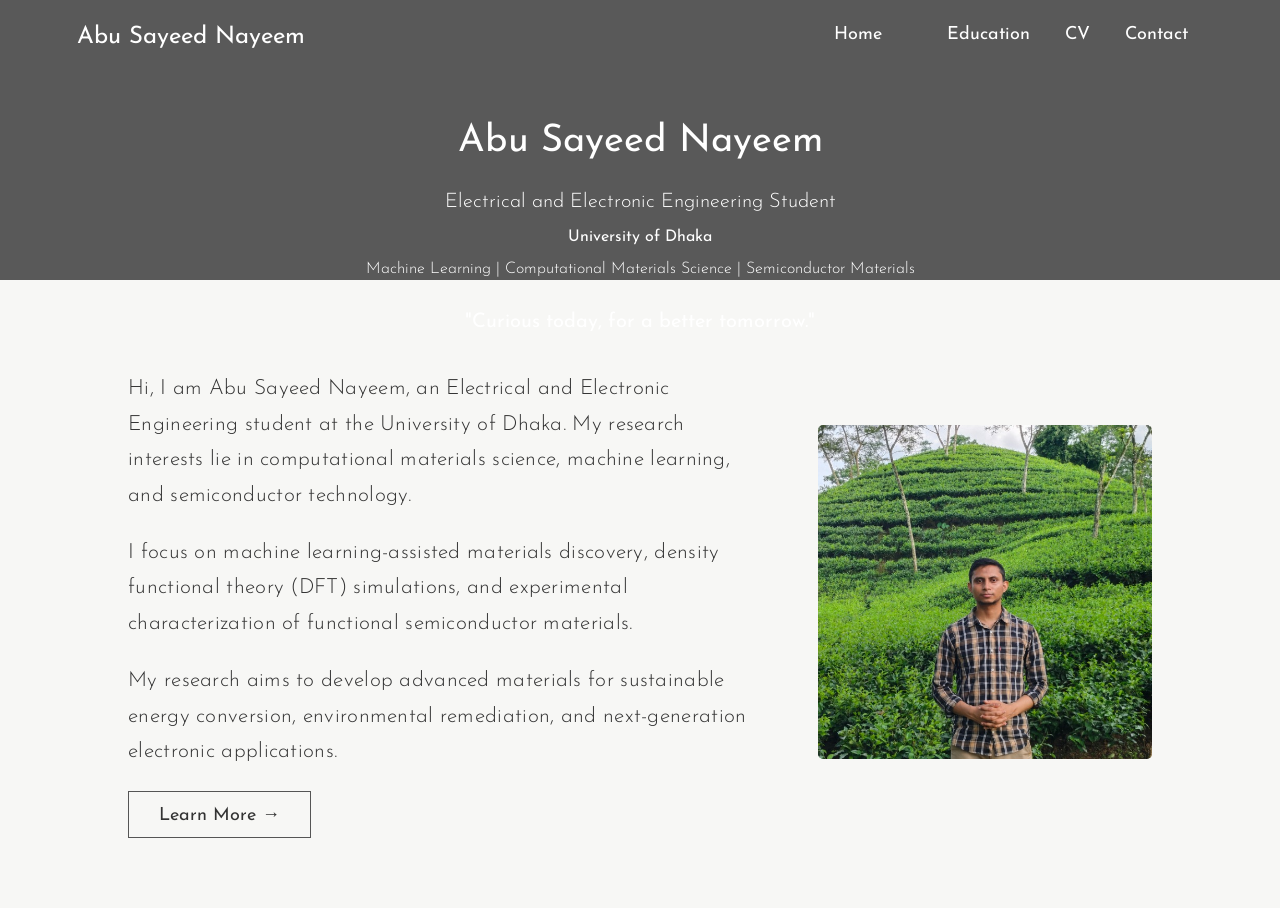
==== commit 443278fe: "Update navigation links in index.html Replaced 'Research' and 'Projects' links with 'Research Projec" ====
--- a/index.html
+++ b/index.html
@@ -21,12 +21,10 @@
 <div class="logo">Abu Sayeed Nayeem</div>
 <div class="menu">
 <a href="#home">Home</a>
-<a href="#research">Research</a>
-<a href="#projects">Projects</a>
-<a href="#education">Education</a>
-<a href="#experience">Experience</a>
-<a href="#cv">CV</a>
-<a href="#contact">Contact</a>
+<a href="research-projects.html">
+<a href="education.html">Education</a>
+<a href="cv.html">CV</a>
+<a href="contact">Contact</a>
 </div>
 </nav>
 
--- a/style.css
+++ b/style.css
@@ -20,7 +20,104 @@
 z-index:10;
 }
 
-
+.research-projects{
+
+padding:80px 12%;
+}
+
+
+.project-item{
+
+display:flex;
+align-items:center;
+gap:50px;
+
+}
+
+
+.project-image{
+
+width:45%;
+
+}
+
+
+.project-image img{
+
+width:100%;
+border-radius:3px;
+
+}
+
+
+.project-content{
+
+width:55%;
+
+}
+
+
+.project-content h2{
+
+font-size:32px;
+font-weight:400;
+color:#111;
+
+}
+
+
+.project-content h4{
+
+font-size:18px;
+font-weight:400;
+
+}
+
+
+.project-content p{
+
+font-size:17px;
+line-height:1.8;
+color:#222;
+
+}
+
+
+.image-gallery{
+
+display:grid;
+grid-template-columns:repeat(4,1fr);
+gap:30px;
+margin-top:40px;
+
+}
+
+
+.image-gallery img{
+
+width:100%;
+height:140px;
+object-fit:cover;
+
+}
+
+
+@media(max-width:800px){
+
+.project-item{
+
+display:block;
+
+}
+
+.project-image,
+.project-content{
+
+width:100%;
+
+}
+
+}
 .logo{
 font-size:24px;
 }
@@ -179,3 +276,45 @@
 }
 
 }
+.page{
+
+padding:120px 10% 70px;
+background:#f7f7f5;
+
+}
+
+
+.page h1{
+
+font-size:45px;
+font-weight:500;
+margin-bottom:50px;
+
+}
+
+
+.project{
+
+margin-bottom:45px;
+
+}
+
+
+.project h2{
+
+font-size:28px;
+font-weight:500;
+color:#111;
+
+}
+
+
+.project p{
+
+font-size:19px;
+line-height:1.8;
+color:#222;
+font-weight:400;
+max-width:900px;
+
+}
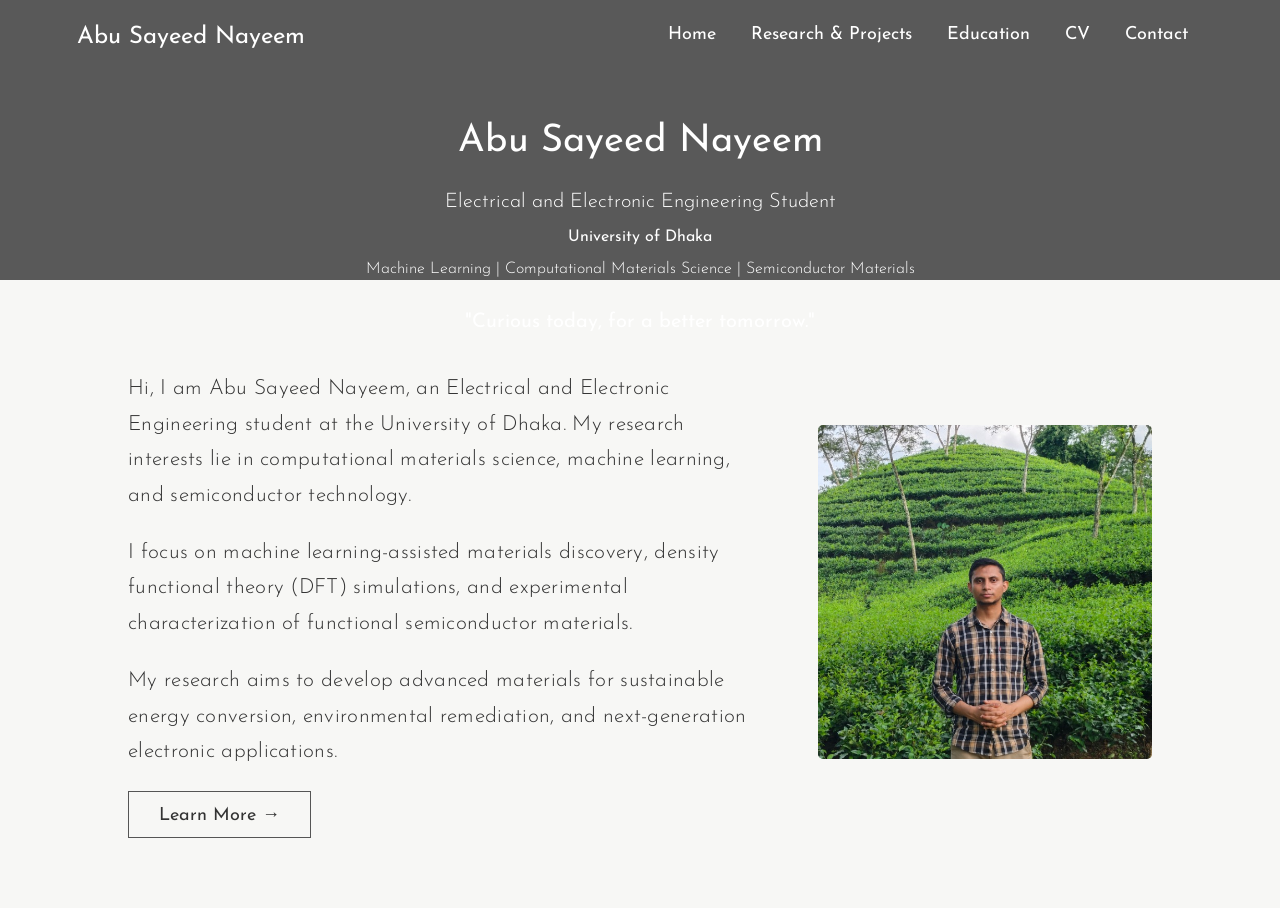
==== commit 961dec59: "Update navigation links and logo in index.html" ====
--- a/index.html
+++ b/index.html
@@ -18,14 +18,26 @@
 <body>
 
 <nav>
-<div class="logo">Abu Sayeed Nayeem</div>
+
+<div class="logo">
+Abu Sayeed Nayeem
+</div>
+
+
 <div class="menu">
+
 <a href="#home">Home</a>
-<a href="research-projects.html">
+
+<a href="research-projects.html">Research & Projects</a>
+
 <a href="education.html">Education</a>
+
 <a href="cv.html">CV</a>
-<a href="contact">Contact</a>
+
+<a href="contact.html">Contact</a>
+
 </div>
+
 </nav>
 
 <section id="home" class="hero">
